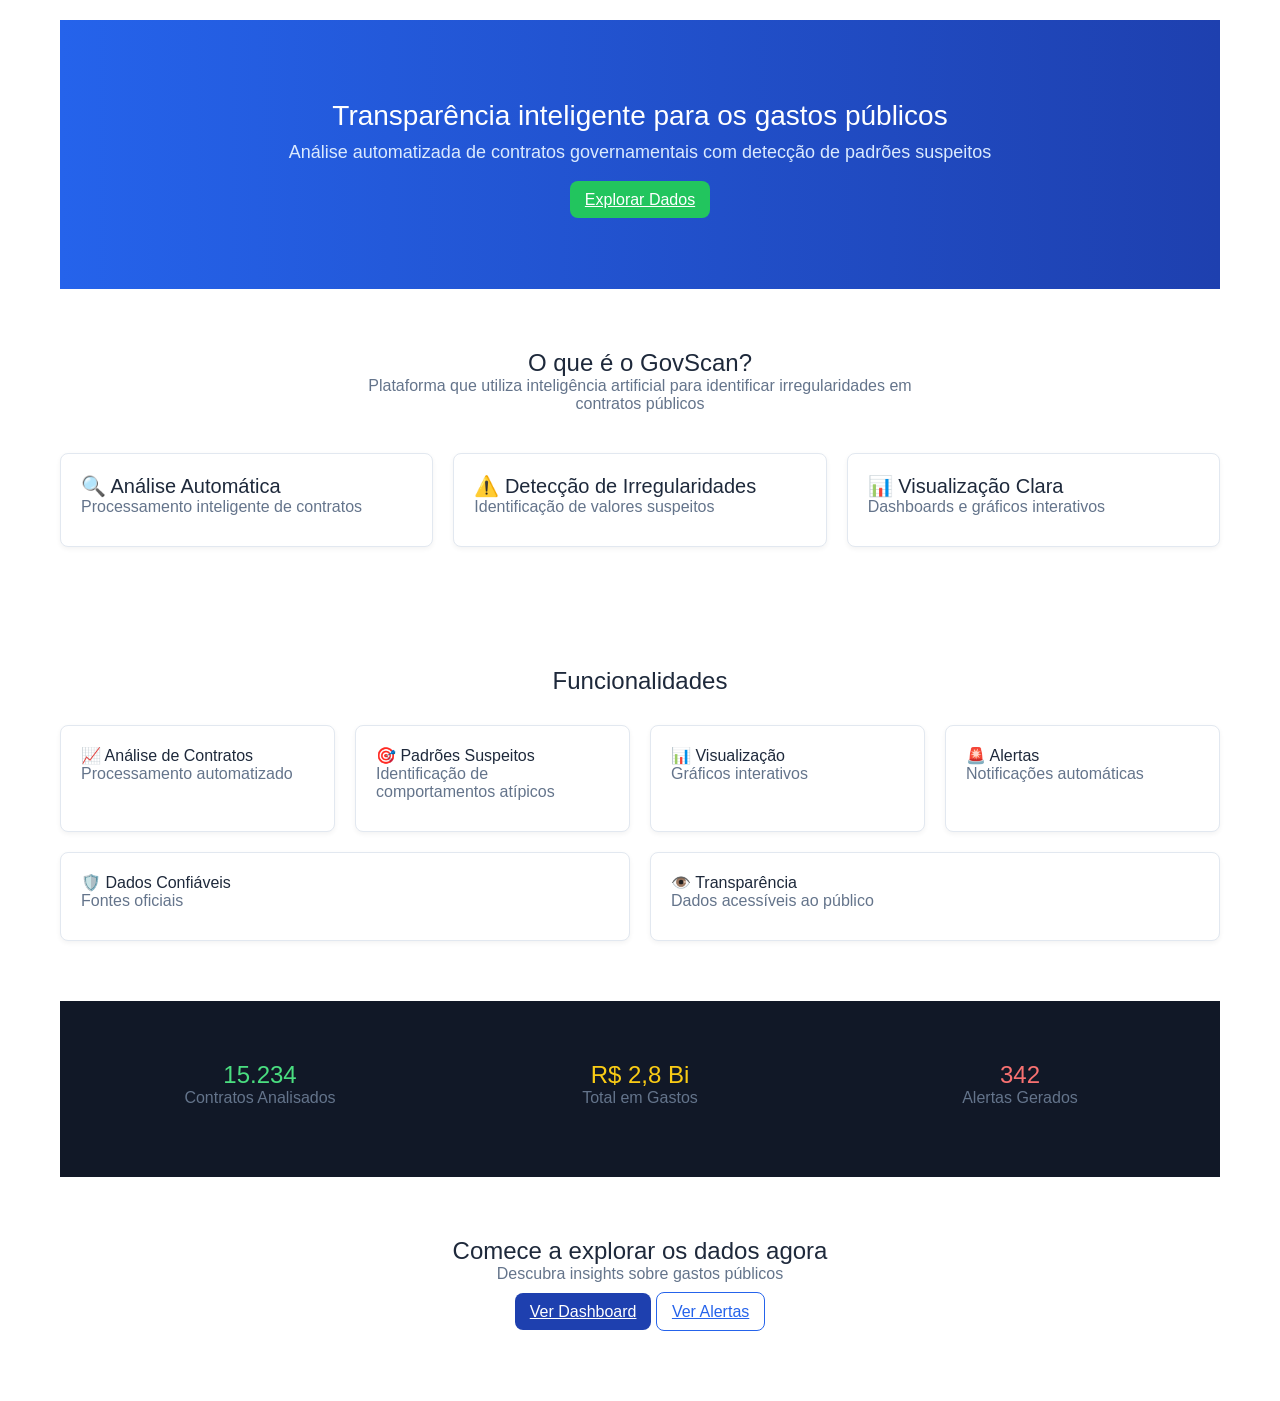
==== index.html @ 9b4ed2af "Adicionando Arquivos" ====
<!DOCTYPE html>
<html lang="pt-BR">
<head>
  <meta charset="UTF-8">
  <title>GovScan</title>
  <link rel="stylesheet" href="./css/teste.css">
</head>
<body>

<div class="container">

  <!-- HERO -->
  <section style="background: linear-gradient(to right, #2563eb, #1e40af); color: white; padding: 80px 20px; text-align:center;">
    <h1>Transparência inteligente para os gastos públicos</h1>
    <p style="color:#dbeafe; font-size:18px;">
      Análise automatizada de contratos governamentais com detecção de padrões suspeitos
    </p>
    <br>
    <a href="./graficos.html" class="btn" style="background:#22c55e;">Explorar Dados</a>
  </section>

  <!-- SOBRE -->
  <section style="padding:60px 0;">
    <h2 style="text-align:center;">O que é o GovScan?</h2>
    <p style="text-align:center; max-width:600px; margin:auto;">
      Plataforma que utiliza inteligência artificial para identificar irregularidades em contratos públicos
    </p>

    <div class="grid" style="margin-top:40px;">
      <div class="card">
        <h3>🔍 Análise Automática</h3>
        <p>Processamento inteligente de contratos</p>
      </div>

      <div class="card">
        <h3>⚠️ Detecção de Irregularidades</h3>
        <p>Identificação de valores suspeitos</p>
      </div>

      <div class="card">
        <h3>📊 Visualização Clara</h3>
        <p>Dashboards e gráficos interativos</p>
      </div>
    </div>
  </section>

  <!-- FUNCIONALIDADES -->
  <section style="padding:60px 0;">
    <h2 style="text-align:center;">Funcionalidades</h2>

    <div class="grid" style="margin-top:30px;">
      <div class="card">
        <h4>📈 Análise de Contratos</h4>
        <p>Processamento automatizado</p>
      </div>

      <div class="card">
        <h4>🎯 Padrões Suspeitos</h4>
        <p>Identificação de comportamentos atípicos</p>
      </div>

      <div class="card">
        <h4>📊 Visualização</h4>
        <p>Gráficos interativos</p>
      </div>

      <div class="card">
        <h4>🚨 Alertas</h4>
        <p>Notificações automáticas</p>
      </div>

      <div class="card">
        <h4>🛡️ Dados Confiáveis</h4>
        <p>Fontes oficiais</p>
      </div>

      <div class="card">
        <h4>👁️ Transparência</h4>
        <p>Dados acessíveis ao público</p>
      </div>
    </div>
  </section>

  <!-- ESTATÍSTICAS -->
  <section style="background:#111827; color:white; padding:60px 20px; text-align:center;">
    <div class="grid">
      <div>
        <h2 style="color:#4ade80;">15.234</h2>
        <p>Contratos Analisados</p>
      </div>
      <div>
        <h2 style="color:#facc15;">R$ 2,8 Bi</h2>
        <p>Total em Gastos</p>
      </div>
      <div>
        <h2 style="color:#f87171;">342</h2>
        <p>Alertas Gerados</p>
      </div>
    </div>
  </section>

  <!-- CTA -->
  <section style="padding:60px 0; text-align:center;">
    <h2>Comece a explorar os dados agora</h2>
    <p>Descubra insights sobre gastos públicos</p>

    <div style="margin-top:20px;">
      <a href="./graficos.html" class="btn">Ver Dashboard</a>
      <a href="./alerta.html" class="btn" style="background:white; color:#2563eb; border:1px solid #2563eb;">Ver Alertas</a>
    </div>
  </section>

</div>

</body>
</html>
---- css/teste.css ----
/* RESET BÁSICO */
* {
  margin: 0;
  padding: 0;
  box-sizing: border-box;
}

/* VARIÁVEIS */
:root {
  --background: #ffffff;
  --foreground: #1e293b;
  --primary: #1e40af;
  --secondary: #10b981;
  --muted: #f1f5f9;
  --border: #e2e8f0;
  --card: #ffffff;
  --radius: 8px;
}

/* DARK MODE (opcional) */
.dark {
  --background: #0f172a;
  --foreground: #f1f5f9;
  --card: #1e293b;
  --border: #334155;
}

/* BODY */
body {
  font-family: Arial, sans-serif;
  font-size: 16px;
  background: var(--background);
  color: var(--foreground);
}

/* TIPOGRAFIA */
h1 { font-size: 28px; font-weight: 500; margin-bottom: 10px; }
h2 { font-size: 24px; font-weight: 500; }
h3 { font-size: 20px; font-weight: 500; }
h4 { font-size: 16px; font-weight: 500; }

p {
  color: #64748b;
  margin-bottom: 10px;
}

/* CONTAINER */
.container {
  max-width: 1200px;
  margin: auto;
  padding: 20px;
}

/* CARDS */
.card {
  background: var(--card);
  border-radius: var(--radius);
  padding: 20px;
  border: 1px solid var(--border);
  box-shadow: 0 2px 5px rgba(0,0,0,0.05);
}

/* GRID */
.grid {
  display: flex;
  gap: 20px;
  flex-wrap: wrap;
}

.grid > div {
  flex: 1;
  min-width: 250px;
}

/* INPUTS */
select, input {
  width: 100%;
  padding: 10px;
  border-radius: var(--radius);
  border: 1px solid var(--border);
  background: #f8fafc;
}

/* BOTÕES */
button, .btn {
  background: var(--primary);
  color: white;
  border: none;
  padding: 10px 15px;
  border-radius: var(--radius);
  cursor: pointer;
}

button:hover, .btn:hover {
  opacity: 0.9;
}

/* BADGES */
.badge {
  padding: 5px 10px;
  border-radius: 20px;
  font-size: 12px;
}

.badge.high {
  background: #fee2e2;
  color: #b91c1c;
}

.badge.medium {
  background: #fef9c3;
  color: #854d0e;
}

.badge.low {
  background: #d1fae5;
  color: #065f46;
}

/* TABELA */
table {
  width: 100%;
  border-collapse: collapse;
}

th, td {
  padding: 10px;
  border-bottom: 1px solid var(--border);
  text-align: left;
}

/* SOMBRA HOVER */
.card:hover {
  box-shadow: 0 4px 10px rgba(0,0,0,0.08);
}
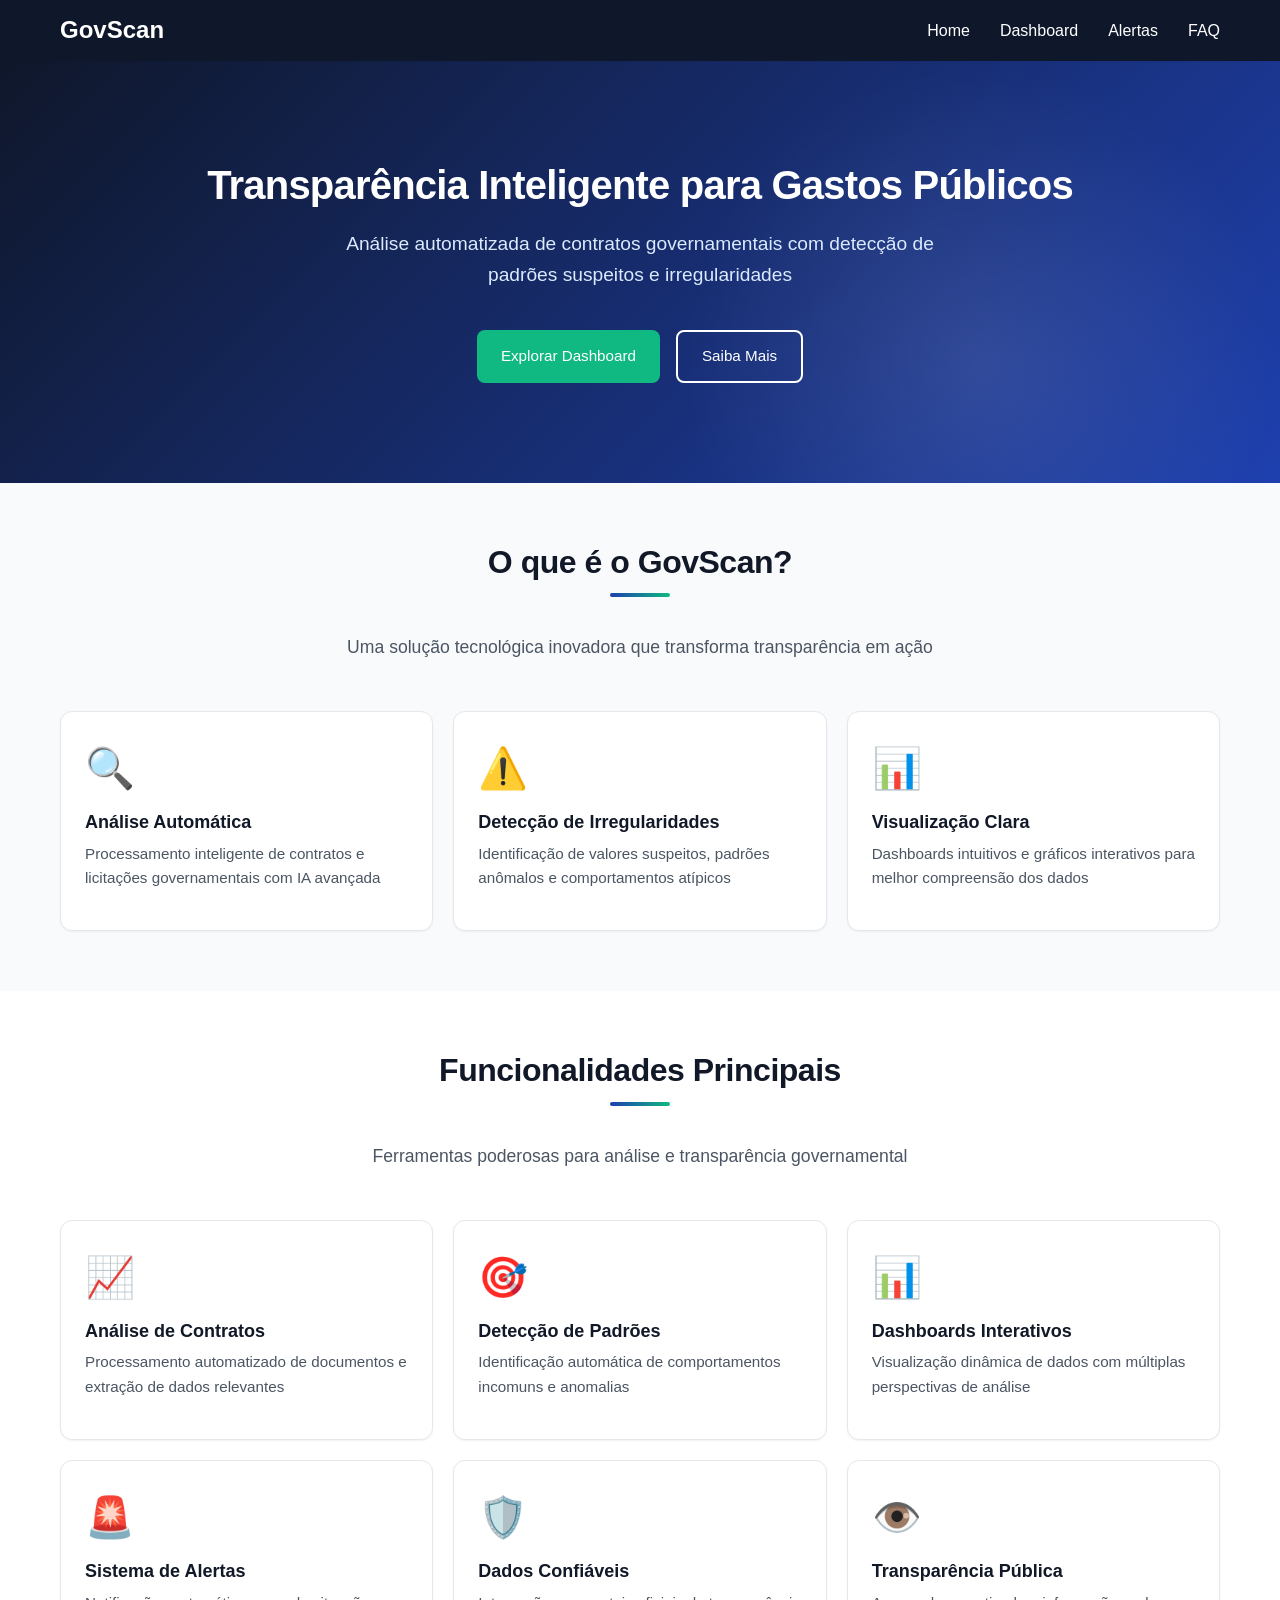
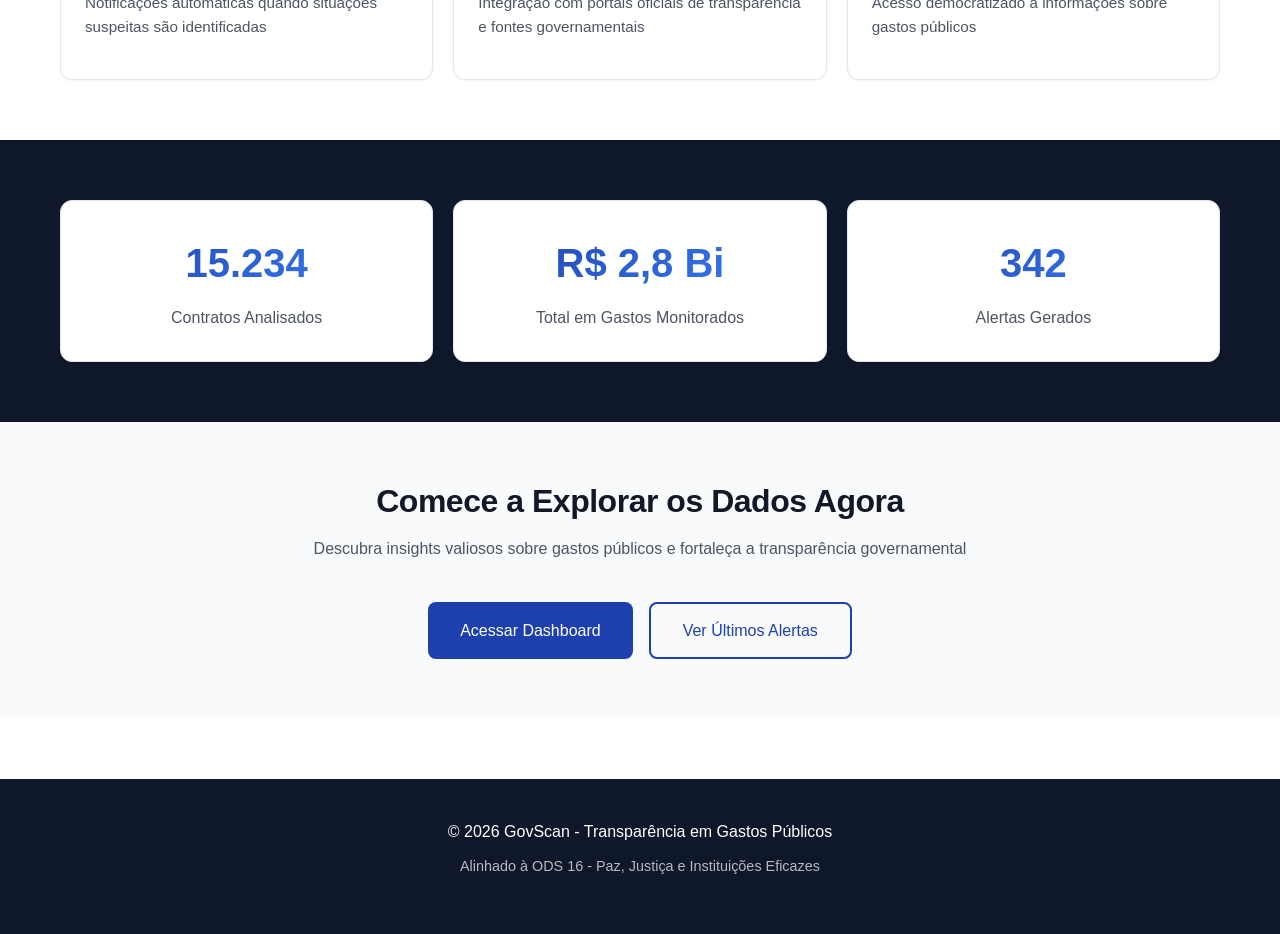
==== commit d8c152f1: "Site Ajustado" ====
--- a/index.html
+++ b/index.html
@@ -2,115 +2,157 @@
 <html lang="pt-BR">
 <head>
   <meta charset="UTF-8">
-  <title>GovScan</title>
+  <meta name="viewport" content="width=device-width, initial-scale=1.0">
+  <title>GovScan - Transparência em Gastos Públicos</title>
   <link rel="stylesheet" href="./css/teste.css">
 </head>
 <body>
 
-<div class="container">
+<!-- NAVEGAÇÃO -->
+<nav style="background: var(--primary-dark); color: white; padding: 16px 0; position: sticky; top: 0; z-index: 100; box-shadow: var(--shadow-sm);">
+  <div class="container" style="display: flex; justify-content: space-between; align-items: center;">
+    <h3 style="color: white; margin: 0; font-size: 1.5rem; font-weight: 600;">
+      GovScan
+    </h3>
+    <ul style="list-style: none; display: flex; gap: 30px; margin: 0;">
+      <li><a href="./index.html" style="color: white; text-decoration: none; font-weight: 500;">Home</a></li>
+      <li><a href="./graficos.html" style="color: white; text-decoration: none; font-weight: 500;">Dashboard</a></li>
+      <li><a href="./alerta.html" style="color: white; text-decoration: none; font-weight: 500;">Alertas</a></li>
+      <li><a href="./faq.html" style="color: white; text-decoration: none; font-weight: 500;">FAQ</a></li>
+    </ul>
+  </div>
+</nav>
 
-  <!-- HERO -->
-  <section style="background: linear-gradient(to right, #2563eb, #1e40af); color: white; padding: 80px 20px; text-align:center;">
-    <h1>Transparência inteligente para os gastos públicos</h1>
-    <p style="color:#dbeafe; font-size:18px;">
-      Análise automatizada de contratos governamentais com detecção de padrões suspeitos
-    </p>
-    <br>
-    <a href="./graficos.html" class="btn" style="background:#22c55e;">Explorar Dados</a>
-  </section>
+<!-- HERO -->
+<section class="section-hero">
+  <div class="container">
+    <h1>Transparência Inteligente para Gastos Públicos</h1>
+    <p>Análise automatizada de contratos governamentais com detecção de padrões suspeitos e irregularidades</p>
+    <div style="margin-top: 40px; display: flex; gap: 16px; justify-content: center; flex-wrap: wrap;">
+      <a href="./graficos.html" class="btn btn-success">Explorar Dashboard</a>
+      <a href="#sobre" class="btn btn-outline" style="border-color: white; color: white;">Saiba Mais</a>
+    </div>
+  </div>
+</section>
 
-  <!-- SOBRE -->
-  <section style="padding:60px 0;">
-    <h2 style="text-align:center;">O que é o GovScan?</h2>
-    <p style="text-align:center; max-width:600px; margin:auto;">
-      Plataforma que utiliza inteligência artificial para identificar irregularidades em contratos públicos
-    </p>
+<!-- SOBRE -->
+<section id="sobre" class="section-light">
+  <div class="container">
+    <div class="section-title">
+      <h2>O que é o GovScan?</h2>
+      <p>Uma solução tecnológica inovadora que transforma transparência em ação</p>
+    </div>
 
-    <div class="grid" style="margin-top:40px;">
+    <div class="grid" style="margin-top: 50px;">
       <div class="card">
-        <h3>🔍 Análise Automática</h3>
-        <p>Processamento inteligente de contratos</p>
+        <div class="card-icon">🔍</div>
+        <h3 class="card-title">Análise Automática</h3>
+        <p class="card-text">Processamento inteligente de contratos e licitações governamentais com IA avançada</p>
       </div>
 
       <div class="card">
-        <h3>⚠️ Detecção de Irregularidades</h3>
-        <p>Identificação de valores suspeitos</p>
+        <div class="card-icon">⚠️</div>
+        <h3 class="card-title">Detecção de Irregularidades</h3>
+        <p class="card-text">Identificação de valores suspeitos, padrões anômalos e comportamentos atípicos</p>
       </div>
 
       <div class="card">
-        <h3>📊 Visualização Clara</h3>
-        <p>Dashboards e gráficos interativos</p>
+        <div class="card-icon">📊</div>
+        <h3 class="card-title">Visualização Clara</h3>
+        <p class="card-text">Dashboards intuitivos e gráficos interativos para melhor compreensão dos dados</p>
       </div>
     </div>
-  </section>
+  </div>
+</section>
 
-  <!-- FUNCIONALIDADES -->
-  <section style="padding:60px 0;">
-    <h2 style="text-align:center;">Funcionalidades</h2>
+<!-- FUNCIONALIDADES -->
+<section>
+  <div class="container">
+    <div class="section-title">
+      <h2>Funcionalidades Principais</h2>
+      <p>Ferramentas poderosas para análise e transparência governamental</p>
+    </div>
 
-    <div class="grid" style="margin-top:30px;">
+    <div class="grid" style="margin-top: 50px;">
       <div class="card">
-        <h4>📈 Análise de Contratos</h4>
-        <p>Processamento automatizado</p>
+        <div class="card-icon">📈</div>
+        <h3 class="card-title">Análise de Contratos</h3>
+        <p class="card-text">Processamento automatizado de documentos e extração de dados relevantes</p>
       </div>
 
       <div class="card">
-        <h4>🎯 Padrões Suspeitos</h4>
-        <p>Identificação de comportamentos atípicos</p>
+        <div class="card-icon">🎯</div>
+        <h3 class="card-title">Detecção de Padrões</h3>
+        <p class="card-text">Identificação automática de comportamentos incomuns e anomalias</p>
       </div>
 
       <div class="card">
-        <h4>📊 Visualização</h4>
-        <p>Gráficos interativos</p>
+        <div class="card-icon">📊</div>
+        <h3 class="card-title">Dashboards Interativos</h3>
+        <p class="card-text">Visualização dinâmica de dados com múltiplas perspectivas de análise</p>
       </div>
 
       <div class="card">
-        <h4>🚨 Alertas</h4>
-        <p>Notificações automáticas</p>
+        <div class="card-icon">🚨</div>
+        <h3 class="card-title">Sistema de Alertas</h3>
+        <p class="card-text">Notificações automáticas quando situações suspeitas são identificadas</p>
       </div>
 
       <div class="card">
-        <h4>🛡️ Dados Confiáveis</h4>
-        <p>Fontes oficiais</p>
+        <div class="card-icon">🛡️</div>
+        <h3 class="card-title">Dados Confiáveis</h3>
+        <p class="card-text">Integração com portais oficiais de transparência e fontes governamentais</p>
       </div>
 
       <div class="card">
-        <h4>👁️ Transparência</h4>
-        <p>Dados acessíveis ao público</p>
+        <div class="card-icon">👁️</div>
+        <h3 class="card-title">Transparência Pública</h3>
+        <p class="card-text">Acesso democratizado a informações sobre gastos públicos</p>
       </div>
     </div>
-  </section>
+  </div>
+</section>
 
-  <!-- ESTATÍSTICAS -->
-  <section style="background:#111827; color:white; padding:60px 20px; text-align:center;">
+<!-- ESTATÍSTICAS -->
+<section class="section-dark">
+  <div class="container">
     <div class="grid">
-      <div>
-        <h2 style="color:#4ade80;">15.234</h2>
-        <p>Contratos Analisados</p>
+      <div class="stat-card">
+        <div class="stat-value" style="color: #4ade80;">15.234</div>
+        <div class="stat-label">Contratos Analisados</div>
       </div>
-      <div>
-        <h2 style="color:#facc15;">R$ 2,8 Bi</h2>
-        <p>Total em Gastos</p>
+      <div class="stat-card">
+        <div class="stat-value" style="color: #facc15;">R$ 2,8 Bi</div>
+        <div class="stat-label">Total em Gastos Monitorados</div>
       </div>
-      <div>
-        <h2 style="color:#f87171;">342</h2>
-        <p>Alertas Gerados</p>
+      <div class="stat-card">
+        <div class="stat-value" style="color: #f87171;">342</div>
+        <div class="stat-label">Alertas Gerados</div>
       </div>
     </div>
-  </section>
+  </div>
+</section>
 
-  <!-- CTA -->
-  <section style="padding:60px 0; text-align:center;">
-    <h2>Comece a explorar os dados agora</h2>
-    <p>Descubra insights sobre gastos públicos</p>
+<!-- CTA FINAL -->
+<section class="section-light">
+  <div class="container" style="text-align: center;">
+    <h2>Comece a Explorar os Dados Agora</h2>
+    <p style="margin-bottom: 40px;">Descubra insights valiosos sobre gastos públicos e fortaleça a transparência governamental</p>
 
-    <div style="margin-top:20px;">
-      <a href="./graficos.html" class="btn">Ver Dashboard</a>
-      <a href="./alerta.html" class="btn" style="background:white; color:#2563eb; border:1px solid #2563eb;">Ver Alertas</a>
+    <div style="display: flex; gap: 16px; justify-content: center; flex-wrap: wrap;">
+      <a href="./graficos.html" class="btn btn-primary btn-lg">Acessar Dashboard</a>
+      <a href="./alerta.html" class="btn btn-outline btn-lg">Ver Últimos Alertas</a>
     </div>
-  </section>
+  </div>
+</section>
 
-</div>
+<!-- RODAPÉ -->
+<footer style="background: var(--primary-dark); color: white; padding: 40px 0; text-align: center; margin-top: 60px;">
+  <div class="container">
+    <p style="color: white; margin-bottom: 10px;">&copy; 2026 GovScan - Transparência em Gastos Públicos</p>
+    <p style="color: rgba(255,255,255,0.7); font-size: 0.9rem;">Alinhado à ODS 16 - Paz, Justiça e Instituições Eficazes</p>
+  </div>
+</footer>
 
 </body>
 </html>
--- a/css/teste.css
+++ b/css/teste.css
@@ -1,103 +1,739 @@
-/* RESET BÁSICO */
+/* ============================================
+   RESET & VARIÁVEIS GLOBAIS
+   ============================================ */
+
 * {
   margin: 0;
   padding: 0;
   box-sizing: border-box;
 }
 
-/* VARIÁVEIS */
 :root {
-  --background: #ffffff;
-  --foreground: #1e293b;
-  --primary: #1e40af;
-  --secondary: #10b981;
-  --muted: #f1f5f9;
-  --border: #e2e8f0;
-  --card: #ffffff;
+  /* Core Colors - Alinhados ao tema de transparência e tecnologia */
+  --primary-dark: #0f172a;      /* Azul escuro profundo */
+  --primary: #1e40af;           /* Azul primário (ação) */
+  --primary-light: #3b82f6;     /* Azul claro */
+  --primary-lighter: #dbeafe;   /* Azul muito claro (backgrounds) */
+  
+  --success: #10b981;           /* Verde (dados confiáveis) */
+  --warning: #eab308;           /* Amarelo (avisos) */
+  --danger: #ef4444;            /* Vermelho (alertas críticos) */
+  --danger-dark: #dc2626;       /* Vermelho escuro */
+  
+  --neutral-50: #f9fafb;        /* Background bem claro */
+  --neutral-100: #f3f4f6;       /* Background claro */
+  --neutral-200: #e5e7eb;       /* Border claro */
+  --neutral-400: #9ca3af;       /* Text secundário */
+  --neutral-600: #4b5563;       /* Text médio */
+  --neutral-800: #1f2937;       /* Text forte */
+  --neutral-900: #111827;       /* Text muito forte/herói */
+  
+  --white: #ffffff;
+  --shadow-sm: 0 1px 2px 0 rgba(0, 0, 0, 0.05);
+  --shadow-md: 0 4px 6px -1px rgba(0, 0, 0, 0.1);
+  --shadow-lg: 0 10px 15px -3px rgba(0, 0, 0, 0.1);
+  --shadow-xl: 0 20px 25px -5px rgba(0, 0, 0, 0.1);
+  
   --radius: 8px;
-}
-
-/* DARK MODE (opcional) */
-.dark {
-  --background: #0f172a;
-  --foreground: #f1f5f9;
-  --card: #1e293b;
-  --border: #334155;
-}
-
-/* BODY */
+  --radius-lg: 12px;
+  --radius-full: 9999px;
+  
+  --transition: all 0.3s ease;
+}
+
+/* ============================================
+   BODY & TIPOGRAFIA BASE
+   ============================================ */
+
+html {
+  scroll-behavior: smooth;
+}
+
 body {
-  font-family: Arial, sans-serif;
+  font-family: -apple-system, BlinkMacSystemFont, 'Segoe UI', 'Roboto', 'Oxygen',
+    'Ubuntu', 'Cantarell', 'Fira Sans', 'Droid Sans', 'Helvetica Neue',
+    sans-serif;
   font-size: 16px;
-  background: var(--background);
-  color: var(--foreground);
-}
-
-/* TIPOGRAFIA */
-h1 { font-size: 28px; font-weight: 500; margin-bottom: 10px; }
-h2 { font-size: 24px; font-weight: 500; }
-h3 { font-size: 20px; font-weight: 500; }
-h4 { font-size: 16px; font-weight: 500; }
+  line-height: 1.6;
+  background: var(--white);
+  color: var(--neutral-800);
+  -webkit-font-smoothing: antialiased;
+  -moz-osx-font-smoothing: grayscale;
+}
+
+h1, h2, h3, h4, h5, h6 {
+  line-height: 1.2;
+  font-weight: 600;
+  color: var(--neutral-900);
+  margin-bottom: 1rem;
+}
+
+h1 {
+  font-size: 2.5rem;
+  letter-spacing: -0.02em;
+}
+
+h2 {
+  font-size: 2rem;
+  letter-spacing: -0.015em;
+}
+
+h3 {
+  font-size: 1.5rem;
+}
+
+h4 {
+  font-size: 1.25rem;
+}
+
+h5 {
+  font-size: 1.125rem;
+}
+
+h6 {
+  font-size: 1rem;
+}
 
 p {
-  color: #64748b;
-  margin-bottom: 10px;
-}
-
-/* CONTAINER */
+  color: var(--neutral-600);
+  margin-bottom: 1rem;
+}
+
+a {
+  color: var(--primary);
+  text-decoration: none;
+  transition: var(--transition);
+}
+
+a:hover {
+  color: var(--primary-light);
+}
+
+/* ============================================
+   CONTAINER & LAYOUT
+   ============================================ */
+
 .container {
   max-width: 1200px;
-  margin: auto;
-  padding: 20px;
-}
-
-/* CARDS */
+  margin: 0 auto;
+  padding: 0 20px;
+}
+
+.grid {
+  display: grid;
+  gap: 20px;
+  grid-template-columns: repeat(auto-fit, minmax(280px, 1fr));
+}
+
+@media (max-width: 768px) {
+  .grid {
+    grid-template-columns: 1fr;
+  }
+}
+
+/* ============================================
+   CARDS & CONTENEDORES
+   ============================================ */
+
 .card {
-  background: var(--card);
-  border-radius: var(--radius);
-  padding: 20px;
-  border: 1px solid var(--border);
-  box-shadow: 0 2px 5px rgba(0,0,0,0.05);
-}
-
-/* GRID */
-.grid {
-  display: flex;
-  gap: 20px;
-  flex-wrap: wrap;
-}
-
-.grid > div {
-  flex: 1;
-  min-width: 250px;
-}
-
-/* INPUTS */
-select, input {
-  width: 100%;
-  padding: 10px;
-  border-radius: var(--radius);
-  border: 1px solid var(--border);
-  background: #f8fafc;
-}
-
-/* BOTÕES */
-button, .btn {
-  background: var(--primary);
-  color: white;
+  background: var(--white);
+  border-radius: var(--radius-lg);
+  padding: 24px;
+  border: 1px solid var(--neutral-200);
+  box-shadow: var(--shadow-sm);
+  transition: var(--transition);
+}
+
+.card:hover {
+  box-shadow: var(--shadow-lg);
+  border-color: var(--primary-light);
+  transform: translateY(-2px);
+}
+
+.card-icon {
+  font-size: 2.5rem;
+  margin-bottom: 12px;
+}
+
+.card-title {
+  font-size: 1.125rem;
+  font-weight: 600;
+  color: var(--neutral-900);
+  margin-bottom: 8px;
+}
+
+.card-text {
+  color: var(--neutral-600);
+  font-size: 0.95rem;
+}
+
+/* ============================================
+   BOTÕES
+   ============================================ */
+
+button, .btn, input[type="button"], input[type="submit"] {
+  display: inline-flex;
+  align-items: center;
+  justify-content: center;
+  gap: 8px;
+  padding: 12px 24px;
+  font-size: 0.95rem;
+  font-weight: 500;
   border: none;
-  padding: 10px 15px;
   border-radius: var(--radius);
   cursor: pointer;
-}
-
-button:hover, .btn:hover {
-  opacity: 0.9;
-}
-
-/* BADGES */
+  transition: var(--transition);
+  text-decoration: none;
+  white-space: nowrap;
+  user-select: none;
+}
+
+/* Primário */
+.btn-primary, button:not([class]),
+.btn {
+  background: var(--primary);
+  color: var(--white);
+}
+
+.btn-primary:hover, 
+button:not([class]):hover,
+.btn:hover {
+  background: var(--primary-dark);
+  box-shadow: var(--shadow-md);
+  transform: translateY(-1px);
+}
+
+/* Secundário */
+.btn-secondary {
+  background: var(--primary-light);
+  color: var(--white);
+}
+
+.btn-secondary:hover {
+  background: var(--primary);
+}
+
+/* Sucesso */
+.btn-success {
+  background: var(--success);
+  color: var(--white);
+}
+
+.btn-success:hover {
+  background: #059669;
+}
+
+/* Pequeno */
+.btn-sm {
+  padding: 8px 16px;
+  font-size: 0.875rem;
+}
+
+/* Grande */
+.btn-lg {
+  padding: 14px 32px;
+  font-size: 1rem;
+}
+
+/* Outline */
+.btn-outline {
+  background: transparent;
+  border: 2px solid var(--primary);
+  color: var(--primary);
+}
+
+.btn-outline:hover {
+  background: var(--primary);
+  color: var(--white);
+}
+
+/* ============================================
+   INPUTS & FORMULÁRIOS
+   ============================================ */
+
+input[type="text"],
+input[type="email"],
+input[type="password"],
+input[type="search"],
+input[type="date"],
+select,
+textarea {
+  width: 100%;
+  padding: 12px 14px;
+  font-size: 1rem;
+  border: 1px solid var(--neutral-200);
+  border-radius: var(--radius);
+  background: var(--neutral-50);
+  color: var(--neutral-900);
+  font-family: inherit;
+  transition: var(--transition);
+}
+
+input[type="text"]:focus,
+input[type="email"]:focus,
+input[type="password"]:focus,
+input[type="search"]:focus,
+input[type="date"]:focus,
+select:focus,
+textarea:focus {
+  outline: none;
+  border-color: var(--primary);
+  background: var(--white);
+  box-shadow: 0 0 0 3px rgba(30, 64, 175, 0.1);
+}
+
+label {
+  display: block;
+  margin-bottom: 8px;
+  font-weight: 500;
+  color: var(--neutral-800);
+}
+
+/* ============================================
+   BADGES & LABELS
+   ============================================ */
+
 .badge {
-  padding: 5px 10px;
+  display: inline-flex;
+  align-items: center;
+  gap: 6px;
+  padding: 6px 12px;
+  border-radius: var(--radius-full);
+  font-size: 0.8rem;
+  font-weight: 500;
+  background: var(--neutral-100);
+  color: var(--neutral-800);
+}
+
+.badge-success {
+  background: rgba(16, 185, 129, 0.1);
+  color: var(--success);
+}
+
+.badge-warning {
+  background: rgba(234, 179, 8, 0.1);
+  color: #854d0e;
+}
+
+.badge-danger, .badge-high {
+  background: rgba(239, 68, 68, 0.1);
+  color: var(--danger);
+}
+
+.badge-danger-dark {
+  background: #fee2e2;
+  color: #b91c1c;
+}
+
+.badge-warning-dark {
+  background: #fef9c3;
+  color: #854d0e;
+}
+
+.badge-primary {
+  background: rgba(30, 64, 175, 0.1);
+  color: var(--primary);
+}
+
+/* ============================================
+   SEÇÕES & BACKGROUNDS
+   ============================================ */
+
+section {
+  padding: 60px 0;
+}
+
+.section-dark {
+  background: var(--primary-dark);
+  color: var(--white);
+}
+
+.section-light {
+  background: var(--neutral-50);
+}
+
+.section-hero {
+  background: linear-gradient(135deg, var(--primary-dark) 0%, var(--primary) 100%);
+  color: var(--white);
+  padding: 100px 20px;
+  text-align: center;
+  position: relative;
+  overflow: hidden;
+}
+
+.section-hero::before {
+  content: '';
+  position: absolute;
+  top: 0;
+  right: 0;
+  width: 600px;
+  height: 600px;
+  background: radial-gradient(circle, rgba(255,255,255,0.1) 0%, transparent 70%);
+  border-radius: 50%;
+  pointer-events: none;
+}
+
+.section-hero h1 {
+  color: var(--white);
+  margin-bottom: 20px;
+  position: relative;
+  z-index: 1;
+}
+
+.section-hero p {
+  color: var(--primary-lighter);
+  font-size: 1.2rem;
+  max-width: 600px;
+  margin: 0 auto 30px;
+  position: relative;
+  z-index: 1;
+}
+
+.section-title {
+  text-align: center;
+  margin-bottom: 50px;
+}
+
+.section-title h2 {
+  position: relative;
+  display: inline-block;
+}
+
+.section-title h2::after {
+  content: '';
+  display: block;
+  width: 60px;
+  height: 4px;
+  background: linear-gradient(90deg, var(--primary), var(--success));
+  margin: 12px auto 0;
+  border-radius: var(--radius-full);
+}
+
+.section-title p {
+  color: var(--neutral-600);
+  font-size: 1.1rem;
+  max-width: 600px;
+  margin: 20px auto 0;
+}
+
+/* ============================================
+   TABELAS
+   ============================================ */
+
+table {
+  width: 100%;
+  border-collapse: collapse;
+  margin-top: 20px;
+}
+
+table thead {
+  background: var(--neutral-50);
+  border-bottom: 2px solid var(--neutral-200);
+}
+
+table th {
+  padding: 14px;
+  text-align: left;
+  font-weight: 600;
+  color: var(--neutral-900);
+  font-size: 0.9rem;
+  text-transform: uppercase;
+  letter-spacing: 0.5px;
+}
+
+table td {
+  padding: 14px;
+  border-bottom: 1px solid var(--neutral-200);
+  color: var(--neutral-700);
+}
+
+table tbody tr:hover {
+  background: var(--neutral-50);
+}
+
+/* ============================================
+   ALERTAS & NOTIFICAÇÕES
+   ============================================ */
+
+.alert {
+  padding: 16px 20px;
+  border-radius: var(--radius-lg);
+  border-left: 4px solid;
+  margin-bottom: 20px;
+  display: flex;
+  align-items: flex-start;
+  gap: 12px;
+}
+
+.alert-success {
+  background: rgba(16, 185, 129, 0.05);
+  border-color: var(--success);
+  color: #047857;
+}
+
+.alert-warning {
+  background: rgba(234, 179, 8, 0.05);
+  border-color: var(--warning);
+  color: #854d0e;
+}
+
+.alert-danger {
+  background: rgba(239, 68, 68, 0.05);
+  border-color: var(--danger);
+  color: #991b1b;
+}
+
+.alert-info {
+  background: rgba(30, 64, 175, 0.05);
+  border-color: var(--primary);
+  color: var(--primary);
+}
+
+/* ============================================
+   ESTATÍSTICAS
+   ============================================ */
+
+.stat-card {
+  background: var(--white);
+  border-radius: var(--radius-lg);
+  padding: 30px;
+  text-align: center;
+  box-shadow: var(--shadow-sm);
+  border: 1px solid var(--neutral-200);
+  transition: var(--transition);
+}
+
+.stat-card:hover {
+  box-shadow: var(--shadow-lg);
+  transform: translateY(-4px);
+}
+
+.stat-value {
+  font-size: 2.5rem;
+  font-weight: 700;
+  background: linear-gradient(135deg, var(--primary), var(--primary-light));
+  -webkit-background-clip: text;
+  -webkit-text-fill-color: transparent;
+  background-clip: text;
+  margin-bottom: 10px;
+}
+
+.stat-label {
+  font-size: 1rem;
+  color: var(--neutral-600);
+  font-weight: 500;
+}
+
+/* ============================================
+   LISTA DE ITENS & FAQs
+   ============================================ */
+
+.list-item {
+  padding: 16px;
+  border-bottom: 1px solid var(--neutral-200);
+  display: flex;
+  align-items: center;
+  gap: 12px;
+  transition: var(--transition);
+}
+
+.list-item:hover {
+  background: var(--neutral-50);
+  padding-left: 20px;
+}
+
+.list-item:last-child {
+  border-bottom: none;
+}
+
+.faq-item {
+  border: 1px solid var(--neutral-200);
+  border-radius: var(--radius-lg);
+  margin-bottom: 12px;
+  overflow: hidden;
+  background: var(--white);
+  transition: var(--transition);
+}
+
+.faq-item:hover {
+  box-shadow: var(--shadow-md);
+}
+
+.faq-question {
+  width: 100%;
+  padding: 20px;
+  background: var(--white);
+  border: none;
+  cursor: pointer;
+  display: flex;
+  justify-content: space-between;
+  align-items: center;
+  font-size: 1rem;
+  font-weight: 500;
+  color: var(--neutral-900);
+  transition: var(--transition);
+}
+
+.faq-question:hover {
+  background: var(--neutral-50);
+  color: var(--primary);
+}
+
+.faq-question span {
+  margin-left: 10px;
+  font-size: 1.2rem;
+  display: flex;
+  align-items: center;
+  justify-content: center;
+  width: 24px;
+  height: 24px;
+  transition: var(--transition);
+}
+
+.faq-item.active .faq-question {
+  background: linear-gradient(135deg, rgba(30, 64, 175, 0.05), rgba(30, 64, 175, 0.02));
+  color: var(--primary);
+}
+
+.faq-item.active .faq-question span {
+  transform: rotate(180deg);
+}
+
+.faq-answer {
+  display: none;
+  padding: 0 20px 20px 20px;
+  color: var(--neutral-600);
+  border-top: 1px solid var(--neutral-200);
+  background: var(--neutral-50);
+  animation: slideDown 0.3s ease;
+}
+
+.faq-item.active .faq-answer {
+  display: block;
+}
+
+@keyframes slideDown {
+  from {
+    opacity: 0;
+    transform: translateY(-10px);
+  }
+  to {
+    opacity: 1;
+    transform: translateY(0);
+  }
+}
+
+/* ============================================
+   RESPONSIVIDADE
+   ============================================ */
+
+@media (max-width: 768px) {
+  h1 {
+    font-size: 1.875rem;
+  }
+
+  h2 {
+    font-size: 1.5rem;
+  }
+
+  section {
+    padding: 40px 0;
+  }
+
+  .section-hero {
+    padding: 60px 20px;
+  }
+
+  .card {
+    padding: 16px;
+  }
+
+  .container {
+    padding: 0 16px;
+  }
+
+  button, .btn {
+    width: 100%;
+  }
+}
+
+/* ============================================
+   UTILIDADES
+   ============================================ */
+
+.text-center {
+  text-align: center;
+}
+
+.text-left {
+  text-align: left;
+}
+
+.text-right {
+  text-align: right;
+}
+
+.text-muted {
+  color: var(--neutral-600);
+}
+
+.text-primary {
+  color: var(--primary);
+}
+
+.text-success {
+  color: var(--success);
+}
+
+.text-danger {
+  color: var(--danger);
+}
+
+.text-warning {
+  color: var(--warning);
+}
+
+.mt-1 { margin-top: 8px; }
+.mt-2 { margin-top: 16px; }
+.mt-3 { margin-top: 24px; }
+.mt-4 { margin-top: 32px; }
+
+.mb-1 { margin-bottom: 8px; }
+.mb-2 { margin-bottom: 16px; }
+.mb-3 { margin-bottom: 24px; }
+.mb-4 { margin-bottom: 32px; }
+
+.p-1 { padding: 8px; }
+.p-2 { padding: 16px; }
+.p-3 { padding: 24px; }
+.p-4 { padding: 32px; }
+
+.gap-1 { gap: 8px; }
+.gap-2 { gap: 16px; }
+.gap-3 { gap: 24px; }
+
+.hidden {
+  display: none;
+}
+
+.opacity-50 {
+  opacity: 0.5;
+}
+
+.opacity-75 {
+  opacity: 0.75;
+}
+
+.rounded {
+  border-radius: var(--radius);
+}
+
+.rounded-lg {
+  border-radius: var(--radius-lg);
+}
+
+.overflow-hidden {
+  overflow: hidden;
   border-radius: 20px;
   font-size: 12px;
 }
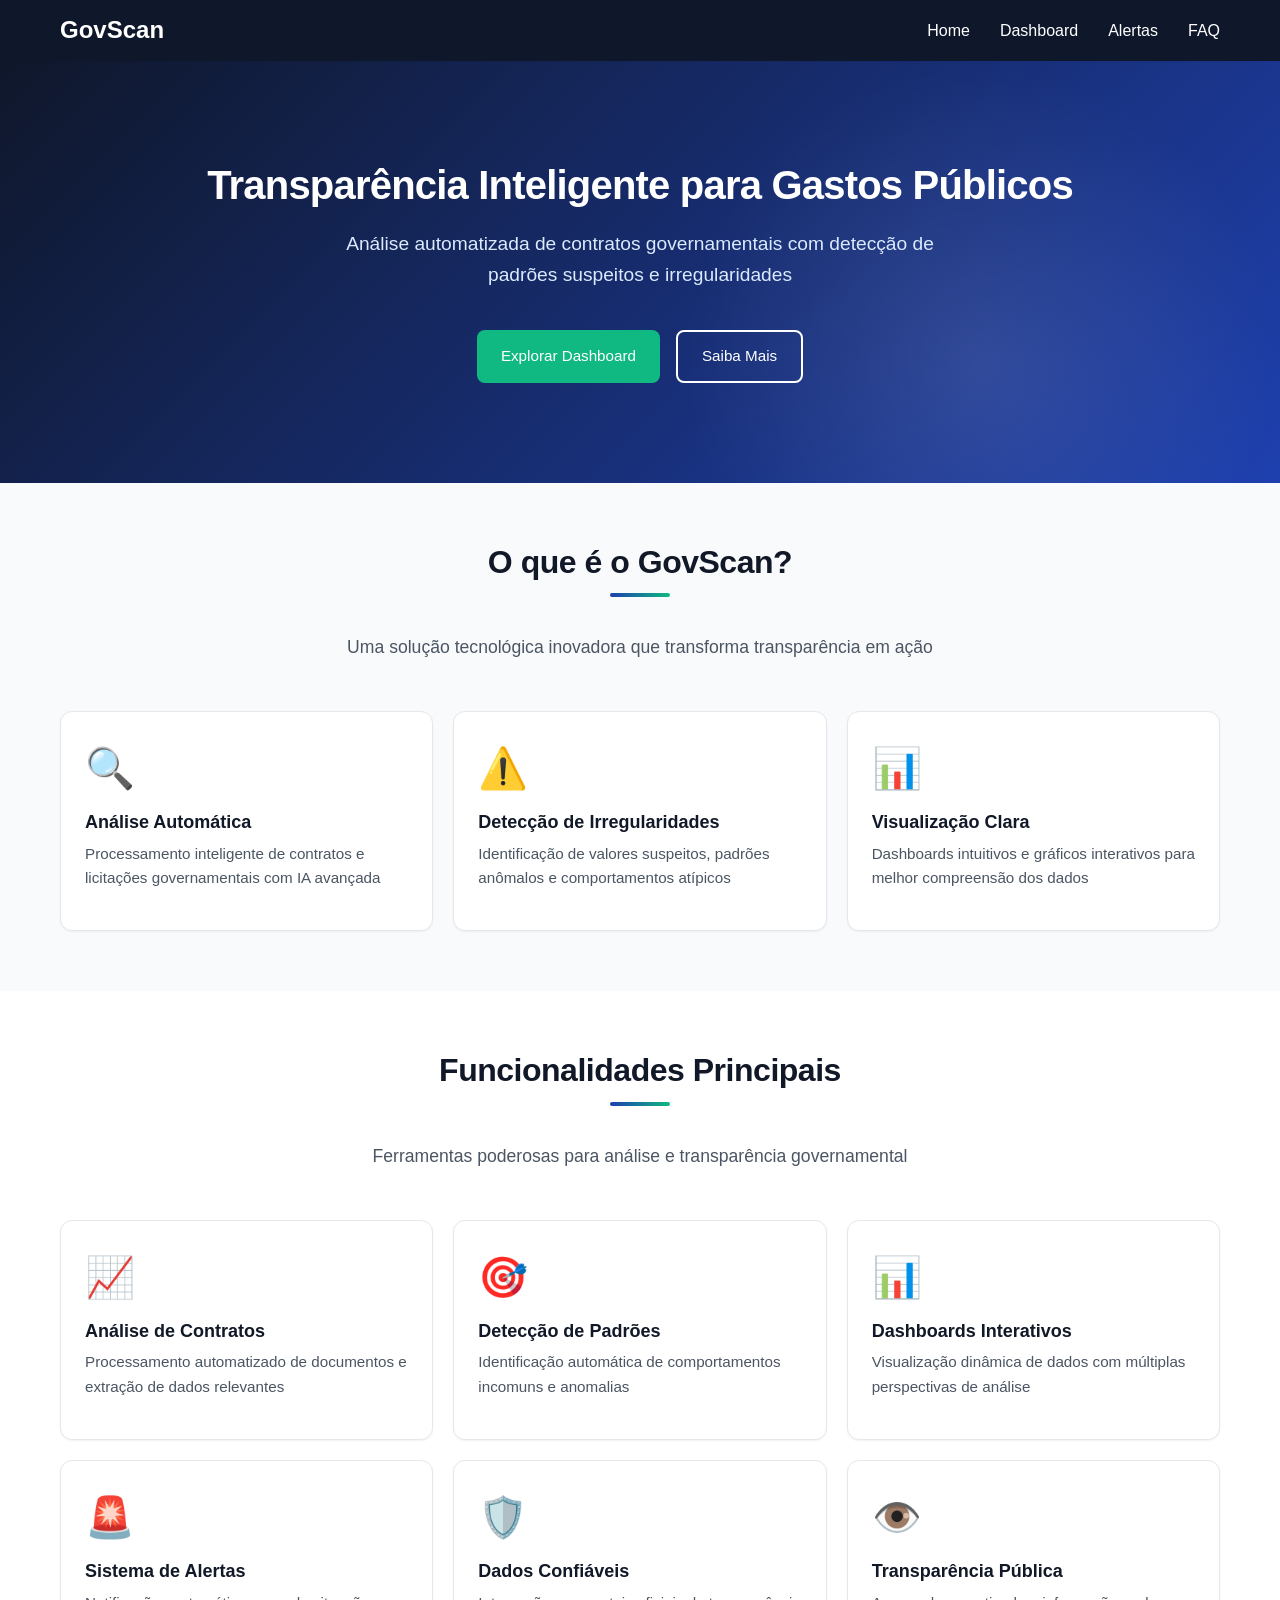
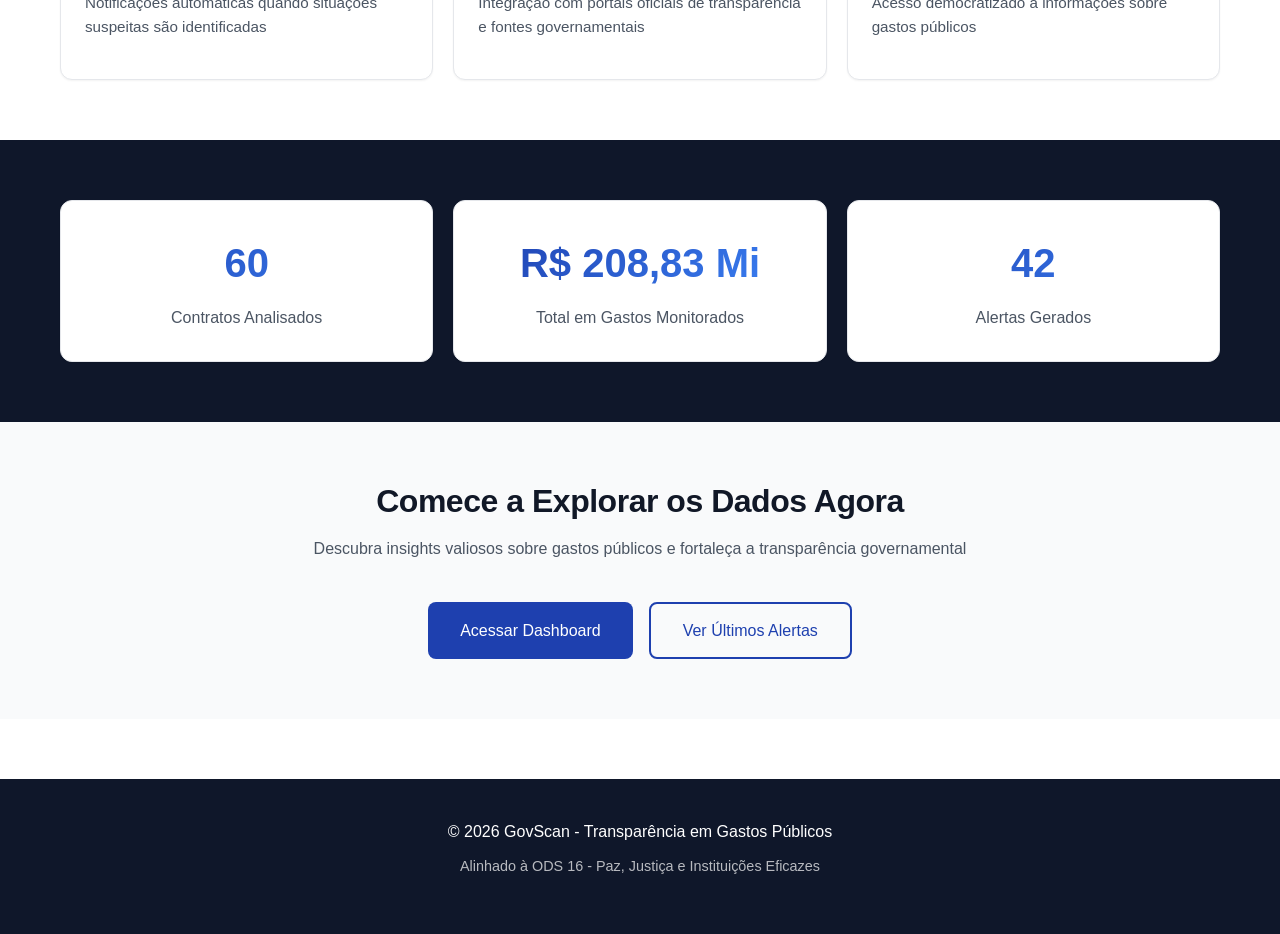
==== commit 4fc7d99b: "Site funcionando com simulação!" ====
--- a/index.html
+++ b/index.html
@@ -154,5 +154,7 @@
   </div>
 </footer>
 
+<script src="./js/base-dados.js"></script>
+<script src="./js/index-metricas.js"></script>
 </body>
 </html>
--- a/css/teste.css
+++ b/css/teste.css
@@ -335,6 +335,12 @@
   color: var(--primary);
 }
 
+.badge-info,
+.badge-low {
+  background: rgba(59, 130, 246, 0.1);
+  color: #1d4ed8;
+}
+
 /* ============================================
    SEÇÕES & BACKGROUNDS
    ============================================ */
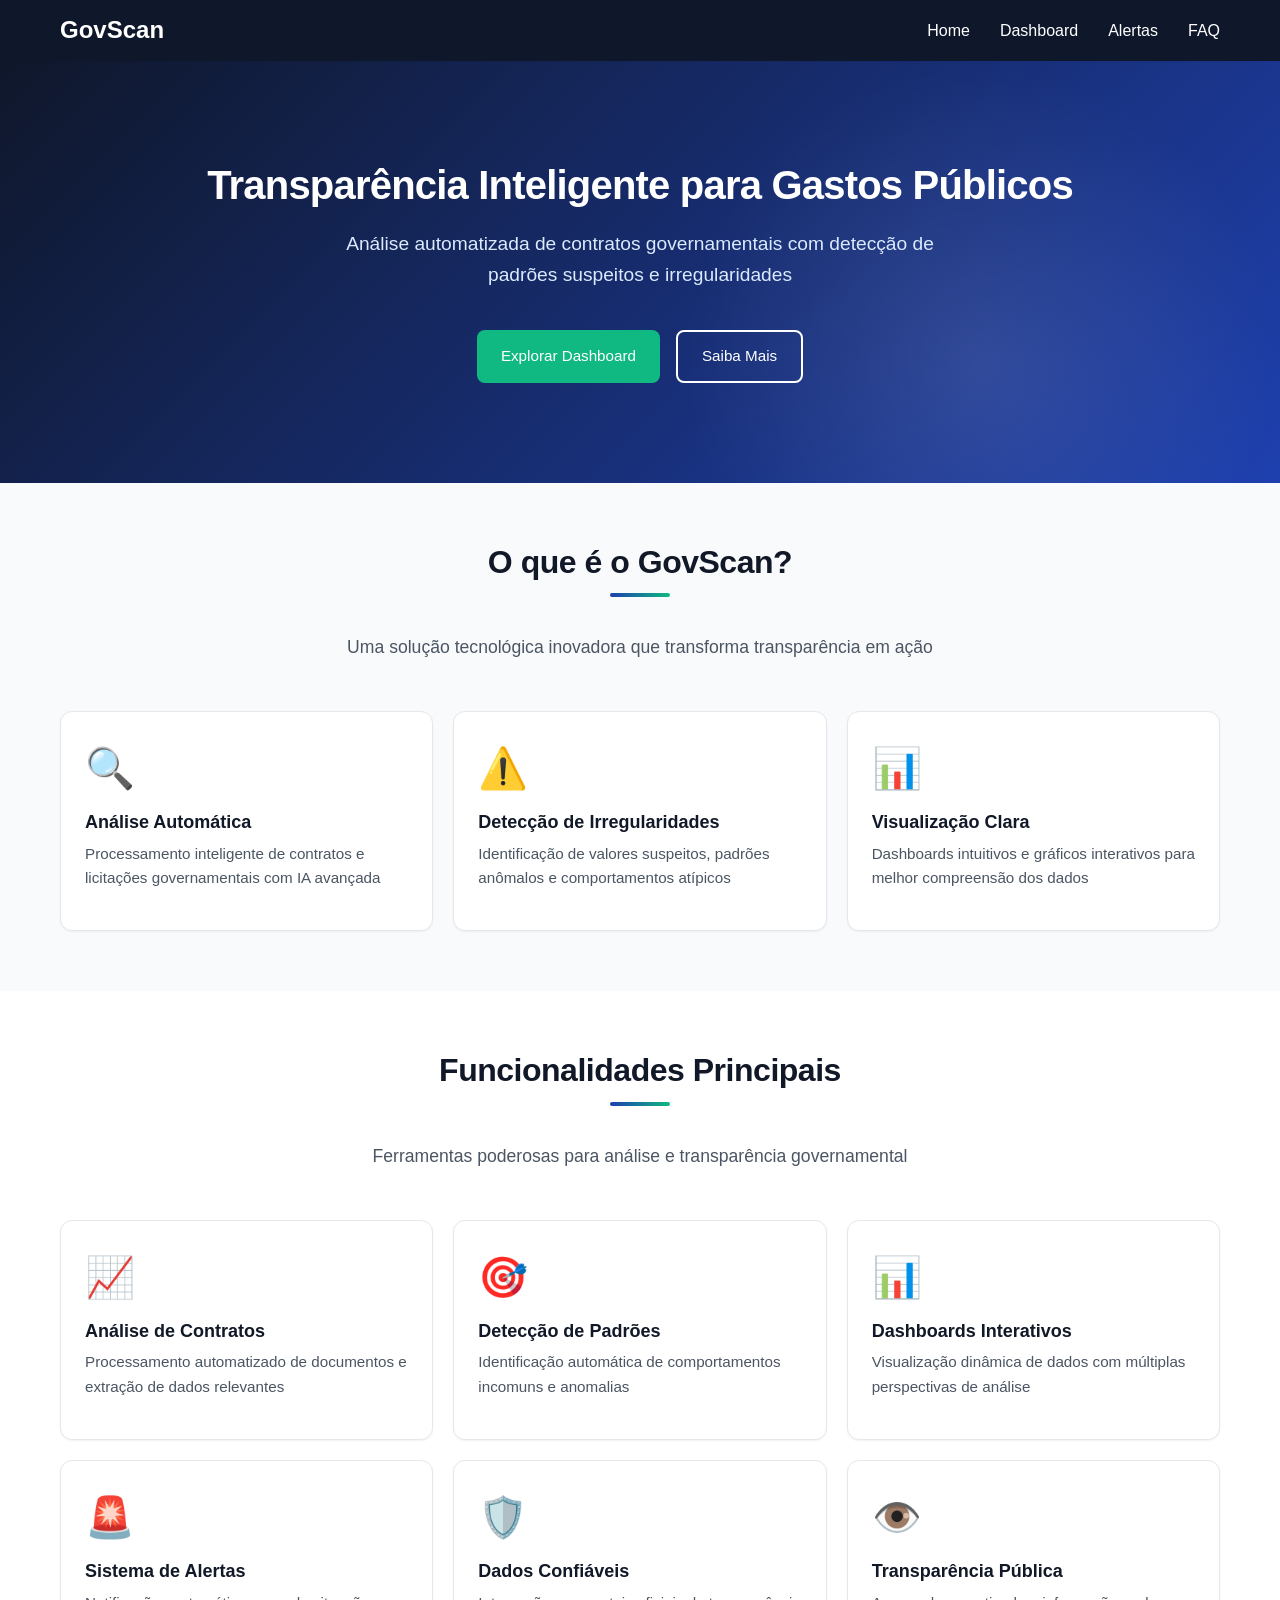
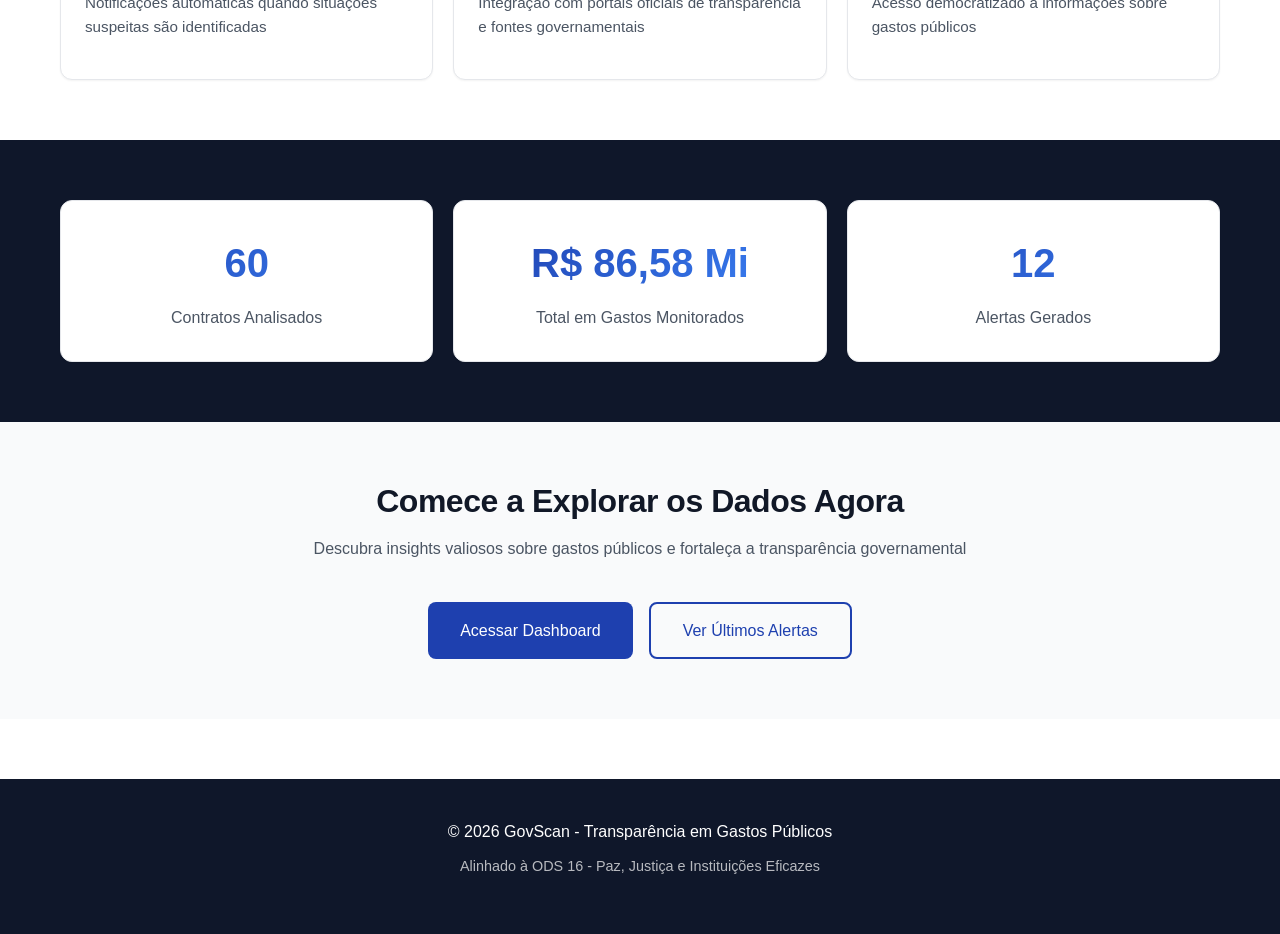
==== commit 84456ce9: "Atualização do site" ====
--- a/index.html
+++ b/index.html
@@ -154,6 +154,7 @@
   </div>
 </footer>
 
+<script src="./js/dados-reais.js"></script>
 <script src="./js/base-dados.js"></script>
 <script src="./js/index-metricas.js"></script>
 </body>
